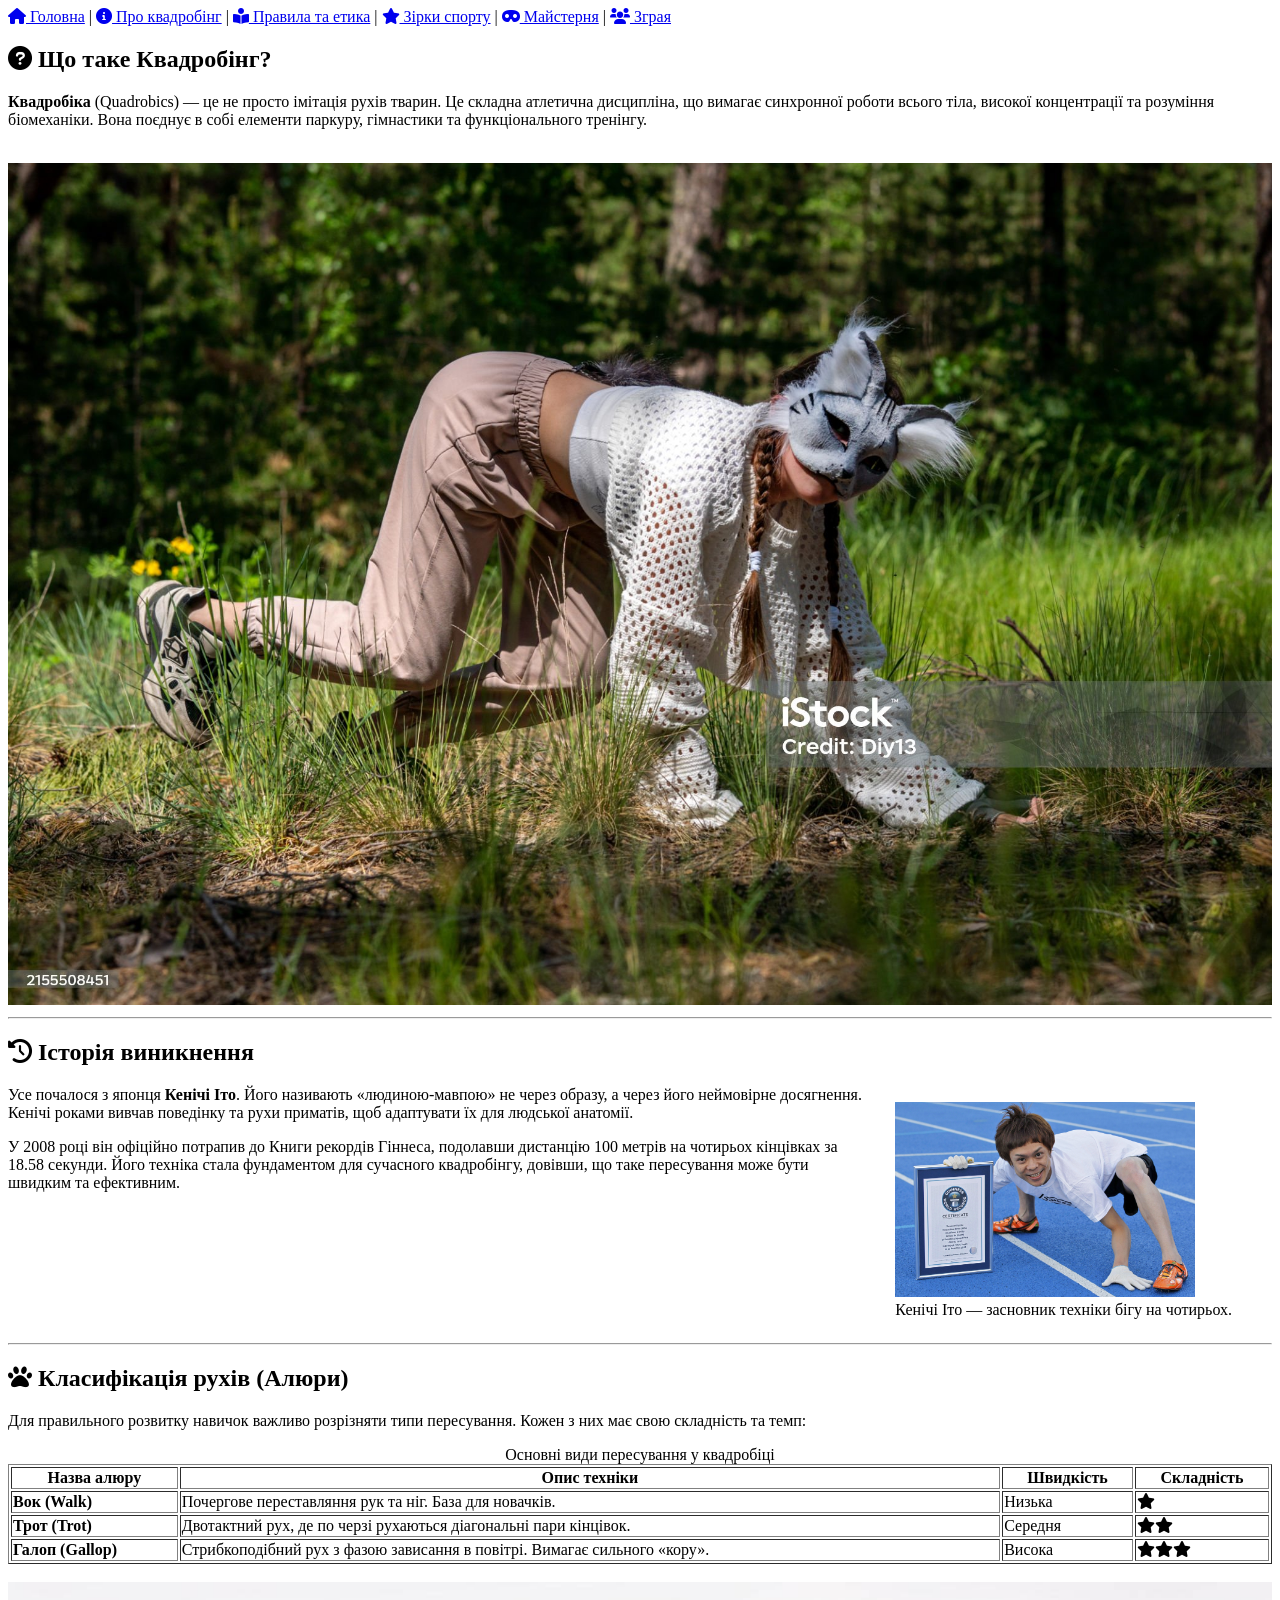
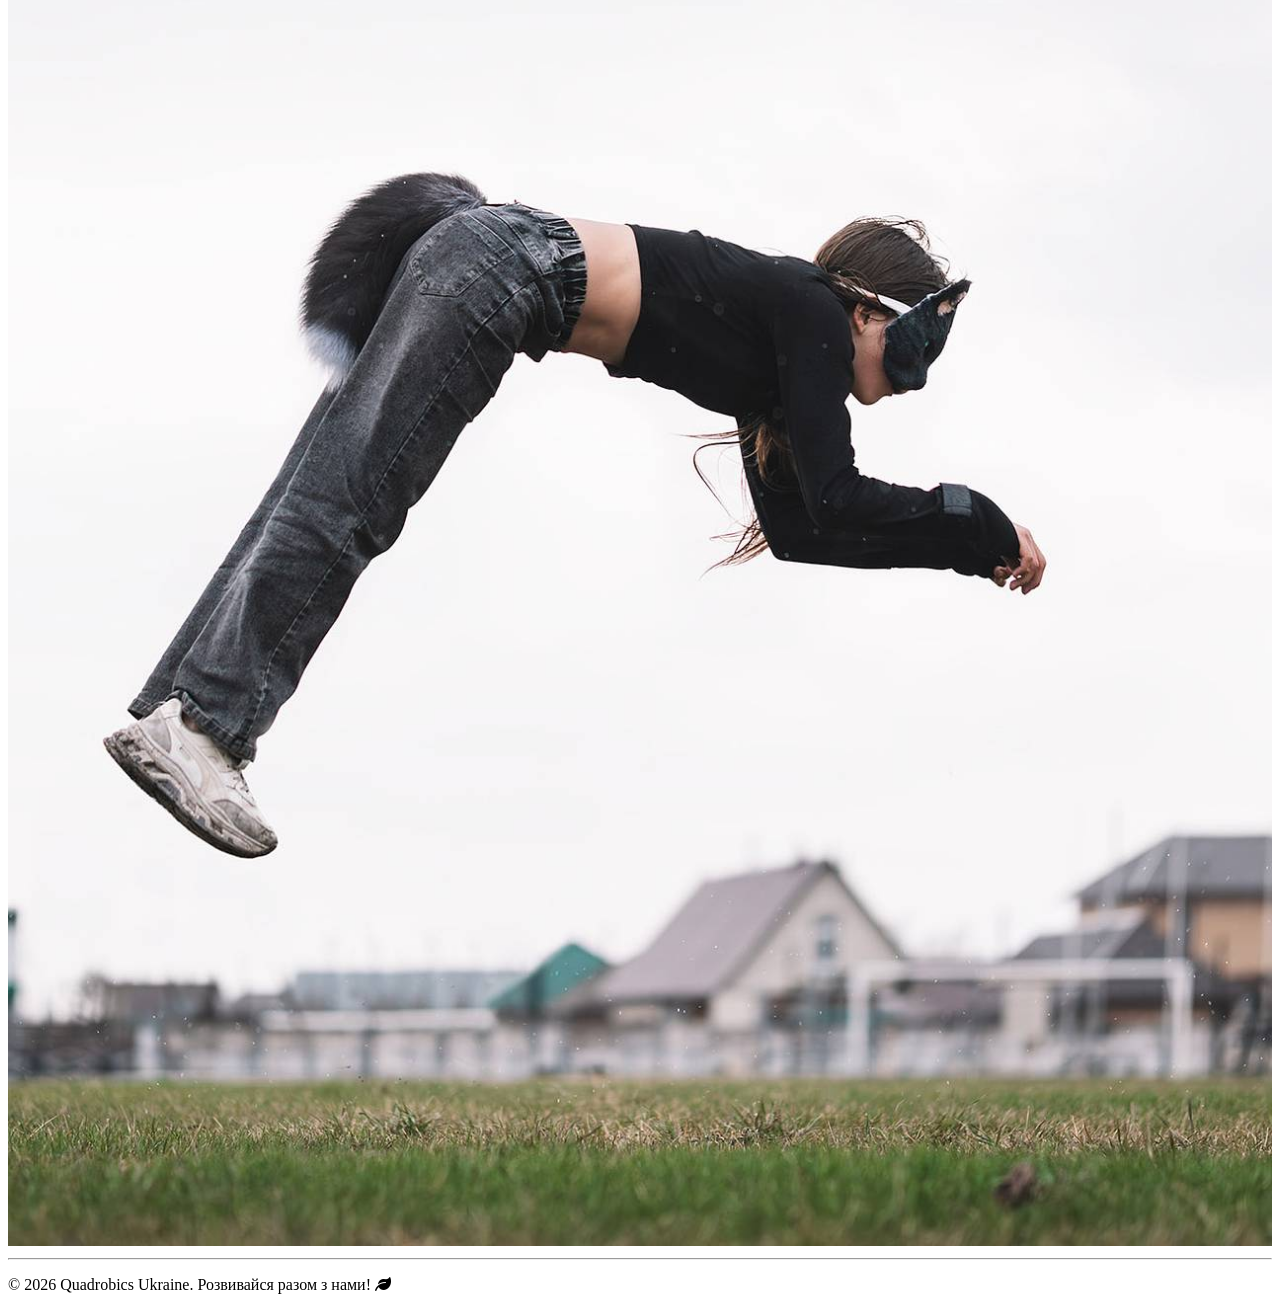
==== about.html @ 2542fe35 "feat: complete static HTML pages" ====
<!DOCTYPE html>
<html lang="uk">
<head>
    <meta charset="UTF-8">
    <meta name="viewport" content="width=device-width, initial-scale=1.0">
    <title>Про квадробінг — Історія та техніка</title>
    <link rel="stylesheet" href="https://cdnjs.cloudflare.com/ajax/libs/font-awesome/6.0.0/css/all.min.css">
</head>
<body>
    <header>
        <nav>
            <a href="index.html"><i class="fas fa-home"></i> Головна</a> | 
            <a href="about.html"><i class="fas fa-info-circle"></i> Про квадробінг</a> | 
            <a href="guide.html"><i class="fas fa-book-reader"></i> Правила та етика</a> | 
            <a href="influencers.html"><i class="fas fa-star"></i> Зірки спорту</a> | 
            <a href="mask.html"><i class="fas fa-mask"></i> Майстерня</a> | 
            <a href="community.html"><i class="fas fa-users"></i> Зграя</a>
        </nav>
    </header>

    <main>
        <section>
            <h1><i class="fas fa-question-circle"></i> Що таке Квадробінг?</h1>
            <p><b>Квадробіка</b> (Quadrobics) — це не просто імітація рухів тварин. Це складна атлетична дисципліна, що вимагає синхронної роботи всього тіла, високої концентрації та розуміння біомеханіки. Вона поєднує в собі елементи паркуру, гімнастики та функціонального тренінгу.</p>
            
            <br>
            <img src="resources/about_hero.jpg" alt="Естетика руху в лісі" width="100%">
        </section>

        <hr>

        <section>
            <h2><i class="fas fa-history"></i> Історія виникнення</h2>
            <figure style="float: right; margin-left: 20px;">
                <img src="resources/kenichi_ito.jpg" alt="Кенічі Іто на дистанції" width="300">
                <figcaption>Кенічі Іто — засновник техніки бігу на чотирьох.</figcaption>
            </figure>
            <p>Усе почалося з японця <b>Кенічі Іто</b>. Його називають «людиною-мавпою» не через образу, а через його неймовірне досягнення. Кенічі роками вивчав поведінку та рухи приматів, щоб адаптувати їх для людської анатомії.</p>
            <p>У 2008 році він офіційно потрапив до Книги рекордів Гіннеса, подолавши дистанцію 100 метрів на чотирьох кінцівках за 18.58 секунди. Його техніка стала фундаментом для сучасного квадробінгу, довівши, що таке пересування може бути швидким та ефективним.</p>
        </section>

        <div style="clear: both;"></div>
        <hr>

        <section>
            <h2><i class="fas fa-paw"></i> Класифікація рухів (Алюри)</h2>
            <p>Для правильного розвитку навичок важливо розрізняти типи пересування. Кожен з них має свою складність та темп:</p>
            
            <table border="1" width="100%">
                <caption>Основні види пересування у квадробіці</caption>
                <thead>
                    <tr>
                        <th>Назва алюру</th>
                        <th>Опис техніки</th>
                        <th>Швидкість</th>
                        <th>Складність</th>
                    </tr>
                </thead>
                <tbody>
                    <tr>
                        <td><b>Вок (Walk)</b></td>
                        <td>Почергове переставляння рук та ніг. База для новачків.</td>
                        <td>Низька</td>
                        <td><i class="fas fa-star"></i></td>
                    </tr>
                    <tr>
                        <td><b>Трот (Trot)</b></td>
                        <td>Двотактний рух, де по черзі рухаються діагональні пари кінцівок.</td>
                        <td>Середня</td>
                        <td><i class="fas fa-star"></i><i class="fas fa-star"></i></td>
                    </tr>
                    <tr>
                        <td><b>Галоп (Gallop)</b></td>
                        <td>Стрибкоподібний рух з фазою зависання в повітрі. Вимагає сильного «кору».</td>
                        <td>Висока</td>
                        <td><i class="fas fa-star"></i><i class="fas fa-star"></i><i class="fas fa-star"></i></td>
                    </tr>
                </tbody>
            </table>
        </section>

        <section>
            <br>
            <img src="resources/quadrobics_move.jpg" alt="Динамічний стрибок" width="100%">
        </section>
    </main>

    <hr>
    <footer>
        <p>&copy; 2026 Quadrobics Ukraine. Розвивайся разом з нами! <i class="fas fa-leaf"></i></p>
    </footer>
</body>
</html>
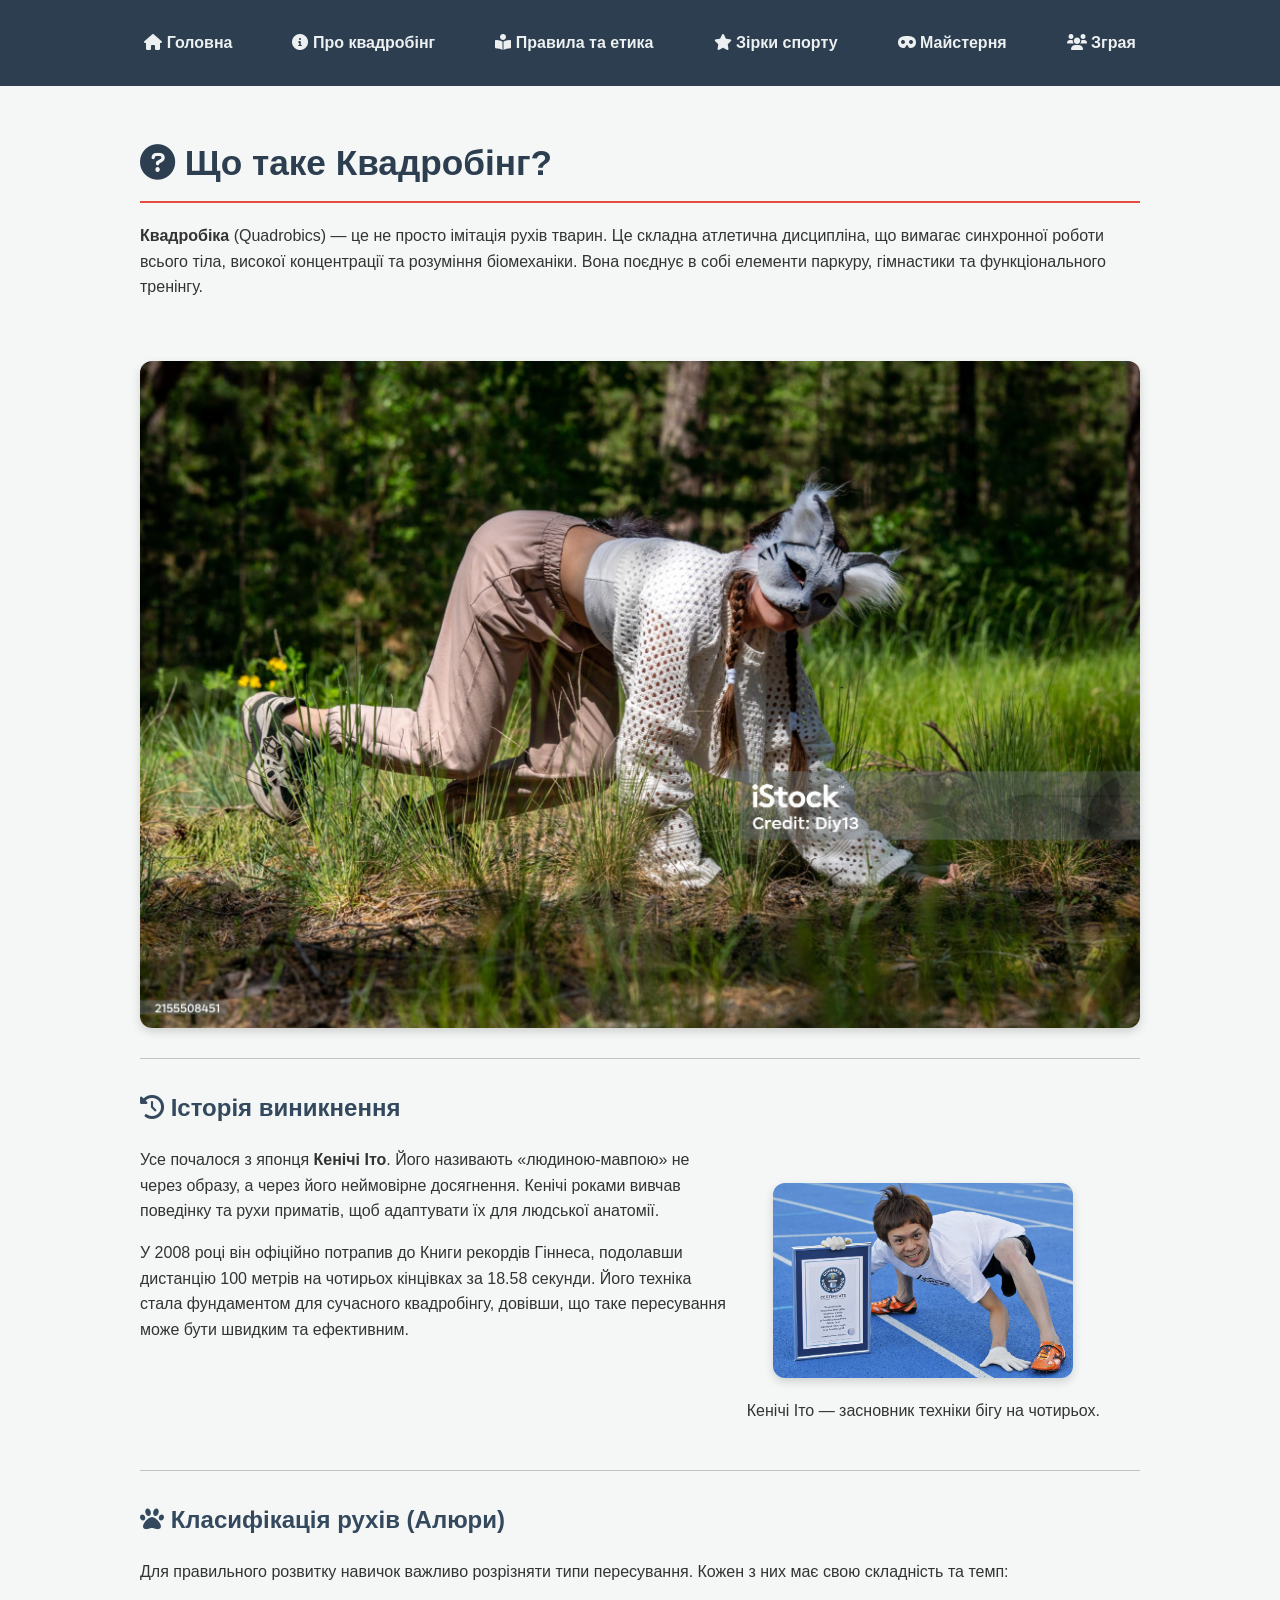
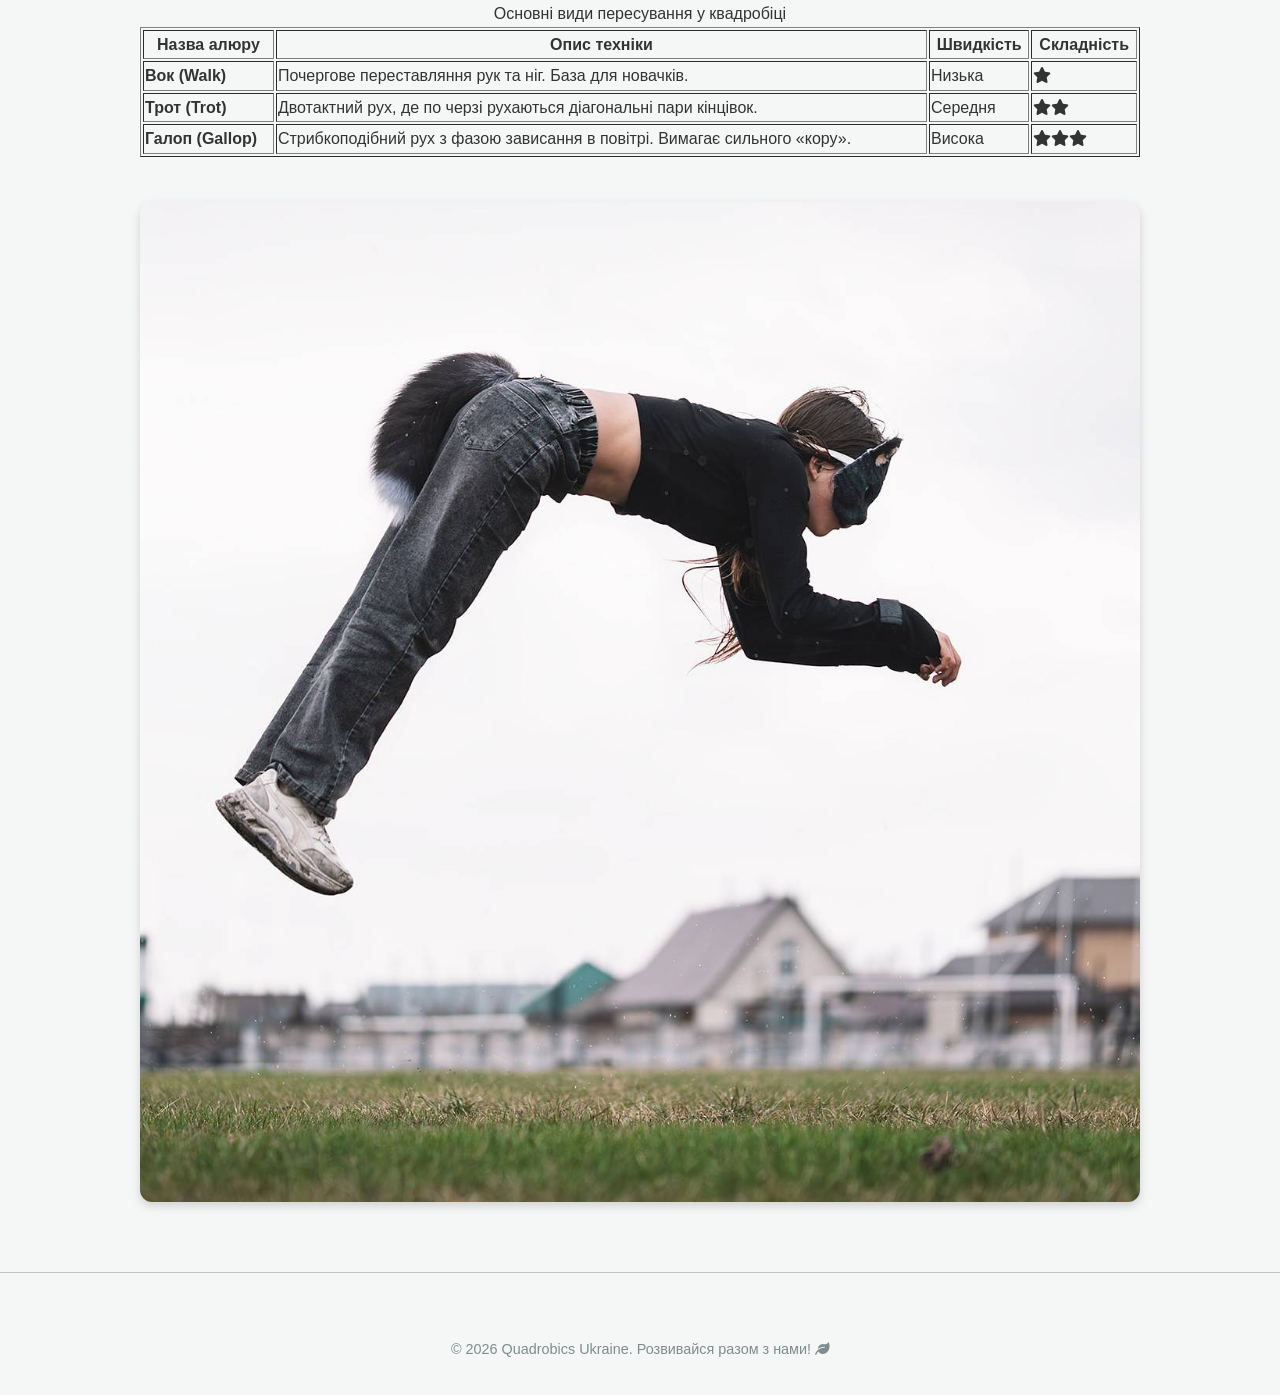
==== commit 1ad84b3a: "style: apply modern UI and interactive menu" ====
--- a/about.html
+++ b/about.html
@@ -4,17 +4,20 @@
     <meta charset="UTF-8">
     <meta name="viewport" content="width=device-width, initial-scale=1.0">
     <title>Про квадробінг — Історія та техніка</title>
+    <link rel="stylesheet" href="style.css">
     <link rel="stylesheet" href="https://cdnjs.cloudflare.com/ajax/libs/font-awesome/6.0.0/css/all.min.css">
 </head>
 <body>
     <header>
         <nav>
-            <a href="index.html"><i class="fas fa-home"></i> Головна</a> | 
-            <a href="about.html"><i class="fas fa-info-circle"></i> Про квадробінг</a> | 
-            <a href="guide.html"><i class="fas fa-book-reader"></i> Правила та етика</a> | 
-            <a href="influencers.html"><i class="fas fa-star"></i> Зірки спорту</a> | 
-            <a href="mask.html"><i class="fas fa-mask"></i> Майстерня</a> | 
-            <a href="community.html"><i class="fas fa-users"></i> Зграя</a>
+            <ul class="nav-menu">
+                <li class="nav-item"><a href="index.html" class="nav-link"><i class="fas fa-home"></i> Головна</a></li>
+                <li class="nav-item"><a href="about.html" class="nav-link"><i class="fas fa-info-circle"></i> Про квадробінг</a></li>
+                <li class="nav-item"><a href="guide.html" class="nav-link"><i class="fas fa-book-reader"></i> Правила та етика</a></li>
+                <li class="nav-item"><a href="influencers.html" class="nav-link"><i class="fas fa-star"></i> Зірки спорту</a></li>
+                <li class="nav-item"><a href="mask.html" class="nav-link"><i class="fas fa-mask"></i> Майстерня</a></li>
+                <li class="nav-item"><a href="community.html" class="nav-link"><i class="fas fa-users"></i> Зграя</a></li>
+            </ul>
         </nav>
     </header>
 
--- a/style.css
+++ b/style.css
@@ -0,0 +1,101 @@
+body {
+    font-family: 'Segoe UI', Tahoma, Geneva, Verdana, sans-serif;
+    margin: 0;
+    padding: 0;
+    background-color: #f4f7f6; 
+    color: #333;
+    line-height: 1.6; 
+}
+
+main, footer {
+    max-width: 1000px; 
+    margin: 0 auto; 
+    padding: 20px 30px; 
+}
+
+img {
+    max-width: 100%; 
+    height: auto; 
+    border-radius: 12px; 
+    box-shadow: 0 4px 10px rgba(0,0,0,0.15); 
+    display: block;
+    margin: 20px auto; 
+}
+
+.nav-menu {
+    list-style-type: none; 
+    margin: 0;
+    padding: 15px 0;
+    background-color: #2c3e50; 
+    display: flex; 
+    justify-content: center;
+    flex-wrap: wrap; 
+    width: 100%; 
+}
+
+header {
+    padding: 0;
+}
+
+.nav-item {
+    margin: 5px 10px;
+}
+
+.nav-link {
+    display: block;
+    color: #ecf0f1;
+    text-decoration: none;
+    padding: 10px 20px;
+    font-weight: bold;
+    border-radius: 5px;
+    transition: all 0.3s ease; 
+}
+
+.nav-link:hover {
+    background-color: #e74c3c; 
+    color: white;
+    transform: translateY(-2px);
+}
+
+.nav-link:active {
+    background-color: #c0392b; 
+    transform: translateY(0);
+}
+
+.influencer-block {
+    background-color: #ffffff;
+    border-left: 5px solid #e74c3c; 
+    border-radius: 8px;
+    padding: 25px;
+    margin-bottom: 25px;
+    box-shadow: 0 2px 8px rgba(0,0,0,0.05);
+}
+
+h1 {
+    color: #2c3e50;
+    font-size: 2.2em;
+    border-bottom: 2px solid #e74c3c;
+    padding-bottom: 10px;
+    margin-bottom: 20px;
+}
+
+h2, h3 {
+    color: #34495e;
+    margin-top: 30px;
+}
+
+
+hr {
+    border: 0;
+    height: 1px;
+    background: #bdc3c7; 
+    margin: 30px 0;
+}
+
+footer {
+    text-align: center;
+    margin-top: 20px;
+    padding: 20px;
+    color: #7f8c8d;
+    font-size: 0.9em;
+}
